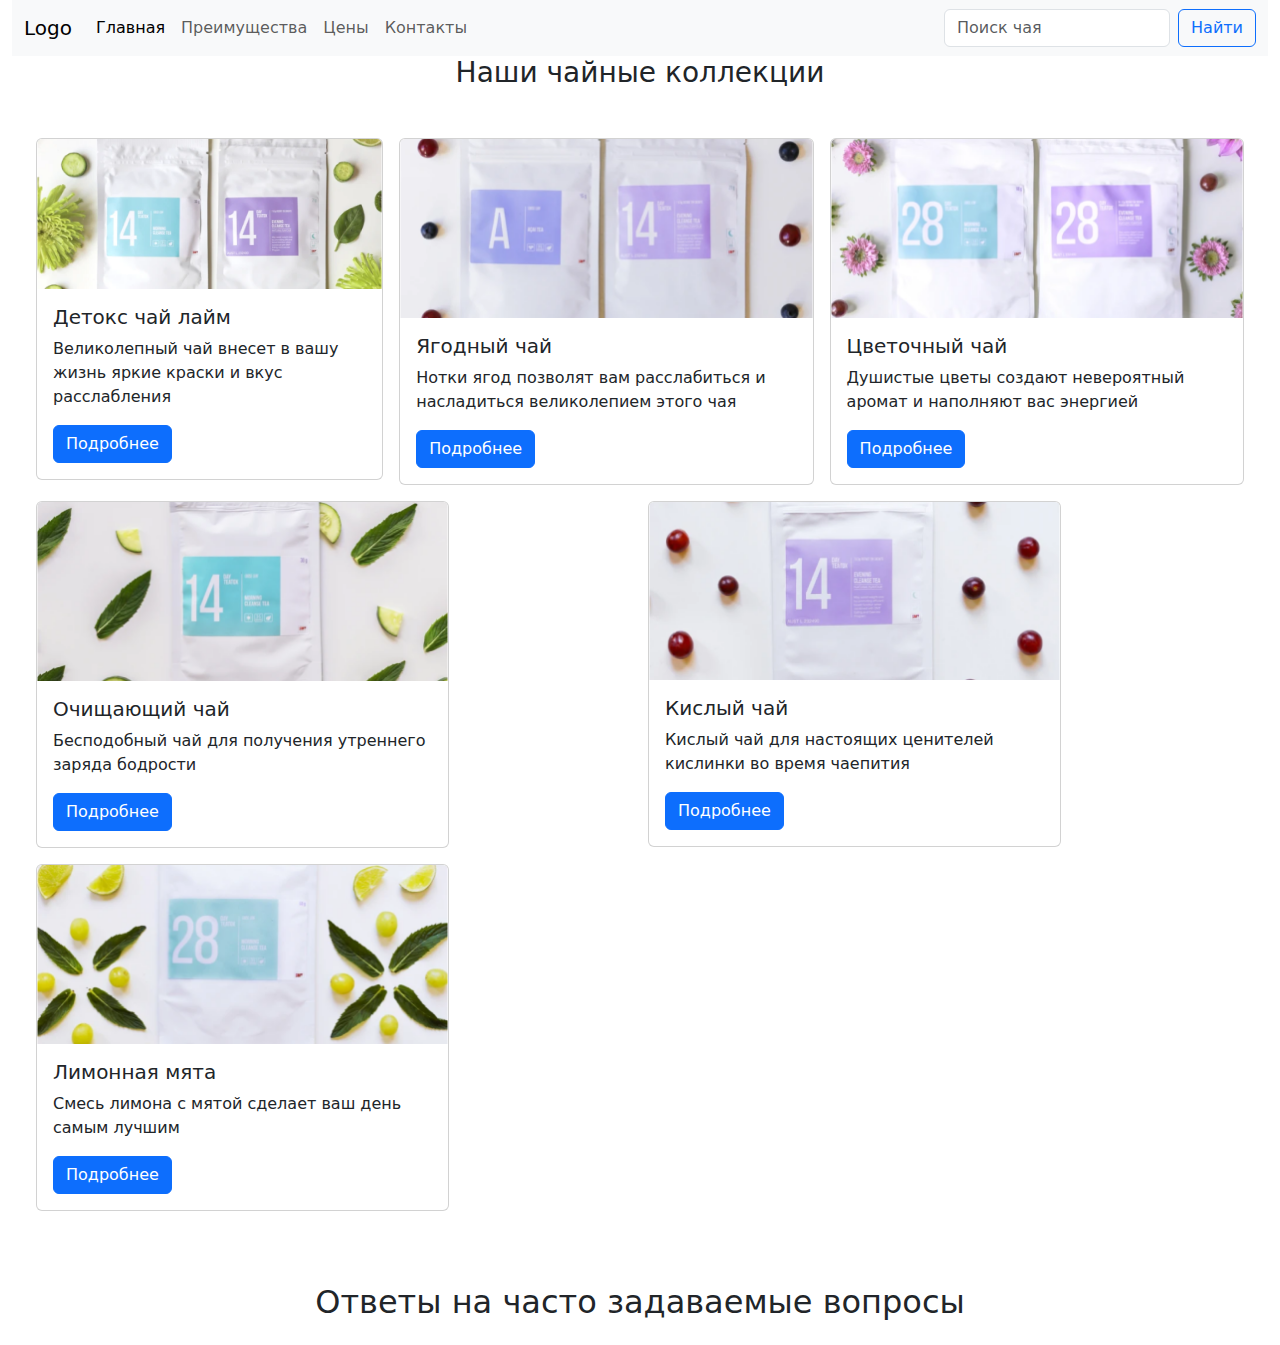
==== index.html @ aa1ed10e "init" ====
<!doctype html>
<html lang="en">
<head>
    <meta charset="UTF-8">
    <meta name="viewport"
          content="width=device-width, user-scalable=no, initial-scale=1.0, maximum-scale=1.0, minimum-scale=1.0">
    <meta http-equiv="X-UA-Compatible" content="ie=edge">
    <title>Document</title>
    <link rel="stylesheet" href="styles/bootstrap.min.css">
    <link rel="stylesheet" href="styles/style.css">
</head>
<body>
<div class="container-fluid">
    <nav class="navbar navbar-expand bg-body-tertiary">
        <div class="container-fluid">
            <a class="navbar-brand" href="#">Logo</a>
            <button class="navbar-toggler" type="button" data-bs-toggle="collapse"
                    data-bs-target="#navbarSupportedContent" aria-controls="navbarSupportedContent"
                    aria-expanded="false" aria-label="Toggle navigation">
                <span class="navbar-toggler-icon"></span>
            </button>
            <div class="collapse navbar-collapse" id="navbarSupportedContent">
                <ul class="navbar-nav me-auto mb-2 mb-lg-0">
                    <li class="nav-item">
                        <a class="nav-link active" aria-current="page" href="#">Главная</a>
                    </li>
                    <li class="nav-item">
                        <a class="nav-link" href="#">Преимущества</a>
                    </li>
                    <li class="nav-item">
                        <a class="nav-link" href="#">Цены</a>
                    </li>
                    <li class="nav-item">
                        <a class="nav-link" href="#">Контакты</a>
                    </li>
                </ul>
                <form class="d-flex" role="search">
                    <input class="form-control me-2" type="search" placeholder="Поиск чая" aria-label="Search">
                    <button class="btn btn-outline-primary" type="submit">Найти</button>
                </form>
            </div>
        </div>
    </nav>
    <div class="container-xxl ">


        <h3 class="text-center mb-5">Наши чайные коллекции</h3>
        <div class="container-xxl pb-4">
            <div class="row d-flex align-content-center justify-content-center g-3 mb-3">
                <div class="col">
                    <div class="card" style="max-width: 25.9rem;">
                        <img src="images/image1.png" class="card-img-top" alt="tea">
                        <div class="card-body">
                            <h5 class="card-title">Детокс чай лайм</h5>
                            <p class="card-text">Великолепный чай внесет в вашу жизнь яркие краски и вкус расслабления</p>
                            <a href="#" class="btn btn-primary stretched-link">Подробнее</a>
                        </div>
                    </div>
                </div>
                <div class="col">
                    <div class="card" style="width: 25.9rem;">
                        <img src="images/image2.png" class="card-img-top" alt="tea">
                        <div class="card-body">
                            <h5 class="card-title">Ягодный чай</h5>
                            <p class="card-text">Нотки ягод позволят вам расслабиться и насладиться великолепием этого чая</p>
                            <a href="#" class="btn btn-primary stretched-link">Подробнее</a>
                        </div>
                    </div>
                </div>
                <div class="col">
                    <div class="card" style="width: 25.9rem;">
                        <img src="images/image3.png" class="card-img-top" alt="tea">
                        <div class="card-body">
                            <h5 class="card-title">Цветочный чай</h5>
                            <p class="card-text">Душистые цветы создают невероятный аромат и наполняют вас энергией</p>
                            <a href="#" class="btn btn-primary stretched-link">Подробнее</a>
                        </div>
                    </div>
                </div>
            </div>
            <div class="row d-flex align-content-center justify-content-center g-3">
                <div class="col">
                    <div class="card" style="width: 25.8rem;">
                        <img src="images/image4.png" class="card-img-top" alt="tea">
                        <div class="card-body">
                            <h5 class="card-title">Очищающий чай</h5>
                            <p class="card-text">Бесподобный чай для получения утреннего заряда бодрости</p>
                            <a href="#" class="btn btn-primary stretched-link">Подробнее</a>
                        </div>
                    </div>
                </div>
                <div class="col">
                    <div class="card" style="width: 25.8rem;">
                        <img src="images/image5.png" class="card-img-top" alt="tea">
                        <div class="card-body">
                            <h5 class="card-title">Кислый чай</h5>
                            <p class="card-text">Кислый чай для настоящих ценителей кислинки во время чаепития</p>
                            <a href="#" class="btn btn-primary stretched-link">Подробнее</a>
                        </div>
                    </div>
                </div>
                <div class="col">
                    <div class="card" style="width: 25.8rem;">
                        <img src="images/image6.png" class="card-img-top" alt="tea">
                        <div class="card-body">
                            <h5 class="card-title">Лимонная мята</h5>
                            <p class="card-text">Смесь лимона с мятой сделает ваш день самым лучшим</p>
                            <a href="#" class="btn btn-primary stretched-link">Подробнее</a>
                        </div>
                    </div>
                </div>
            </div>
        </div>
        <h2 class="text-center mt-5 mb-4">Ответы на часто задаваемые вопросы</h2>
    </div>
</div>
<script src="scripts/jquery-3.7.1.min.js"></script>
<script src="scripts/jquery-ui.min.js"></script>
<script src="scripts/bootstrap.min.js"></script>
<script src="scripts/script.js"></script>
</body>
</html>
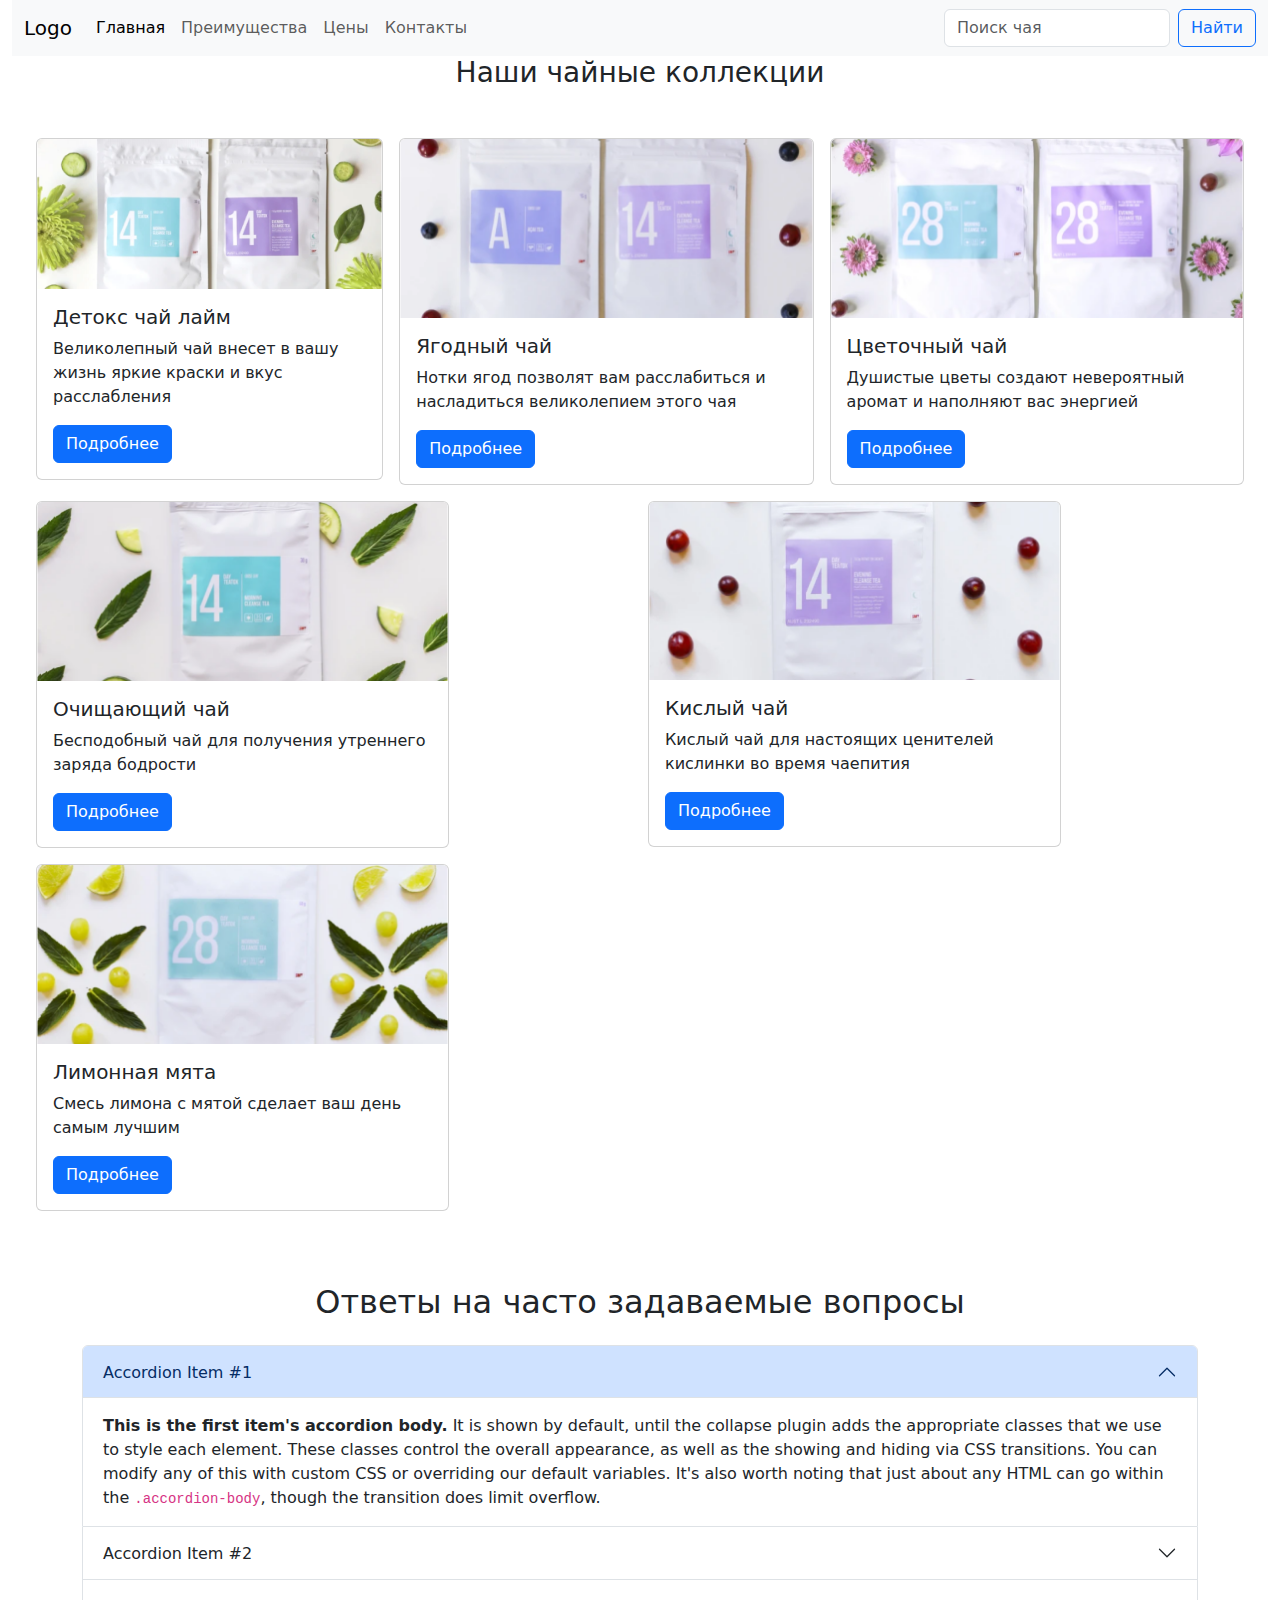
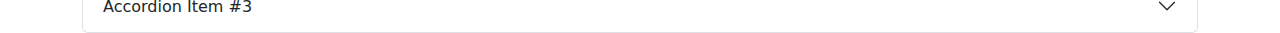
==== commit 521fdd36: "com1" ====
--- a/index.html
+++ b/index.html
@@ -112,6 +112,46 @@
             </div>
         </div>
         <h2 class="text-center mt-5 mb-4">Ответы на часто задаваемые вопросы</h2>
+        <div class="container-lg">
+            <div class="accordion" id="accordionPanelsStayOpenExample">
+                <div class="accordion-item">
+                    <h2 class="accordion-header">
+                        <button class="accordion-button" type="button" data-bs-toggle="collapse" data-bs-target="#panelsStayOpen-collapseOne" aria-expanded="true" aria-controls="panelsStayOpen-collapseOne">
+                            Accordion Item #1
+                        </button>
+                    </h2>
+                    <div id="panelsStayOpen-collapseOne" class="accordion-collapse collapse show">
+                        <div class="accordion-body">
+                            <strong>This is the first item's accordion body.</strong> It is shown by default, until the collapse plugin adds the appropriate classes that we use to style each element. These classes control the overall appearance, as well as the showing and hiding via CSS transitions. You can modify any of this with custom CSS or overriding our default variables. It's also worth noting that just about any HTML can go within the <code>.accordion-body</code>, though the transition does limit overflow.
+                        </div>
+                    </div>
+                </div>
+                <div class="accordion-item">
+                    <h2 class="accordion-header">
+                        <button class="accordion-button collapsed" type="button" data-bs-toggle="collapse" data-bs-target="#panelsStayOpen-collapseTwo" aria-expanded="false" aria-controls="panelsStayOpen-collapseTwo">
+                            Accordion Item #2
+                        </button>
+                    </h2>
+                    <div id="panelsStayOpen-collapseTwo" class="accordion-collapse collapse">
+                        <div class="accordion-body">
+                            <strong>This is the second item's accordion body.</strong> It is hidden by default, until the collapse plugin adds the appropriate classes that we use to style each element. These classes control the overall appearance, as well as the showing and hiding via CSS transitions. You can modify any of this with custom CSS or overriding our default variables. It's also worth noting that just about any HTML can go within the <code>.accordion-body</code>, though the transition does limit overflow.
+                        </div>
+                    </div>
+                </div>
+                <div class="accordion-item">
+                    <h2 class="accordion-header">
+                        <button class="accordion-button collapsed" type="button" data-bs-toggle="collapse" data-bs-target="#panelsStayOpen-collapseThree" aria-expanded="false" aria-controls="panelsStayOpen-collapseThree">
+                            Accordion Item #3
+                        </button>
+                    </h2>
+                    <div id="panelsStayOpen-collapseThree" class="accordion-collapse collapse">
+                        <div class="accordion-body">
+                            <strong>This is the third item's accordion body.</strong> It is hidden by default, until the collapse plugin adds the appropriate classes that we use to style each element. These classes control the overall appearance, as well as the showing and hiding via CSS transitions. You can modify any of this with custom CSS or overriding our default variables. It's also worth noting that just about any HTML can go within the <code>.accordion-body</code>, though the transition does limit overflow.
+                        </div>
+                    </div>
+                </div>
+            </div>
+        </div>
     </div>
 </div>
 <script src="scripts/jquery-3.7.1.min.js"></script>
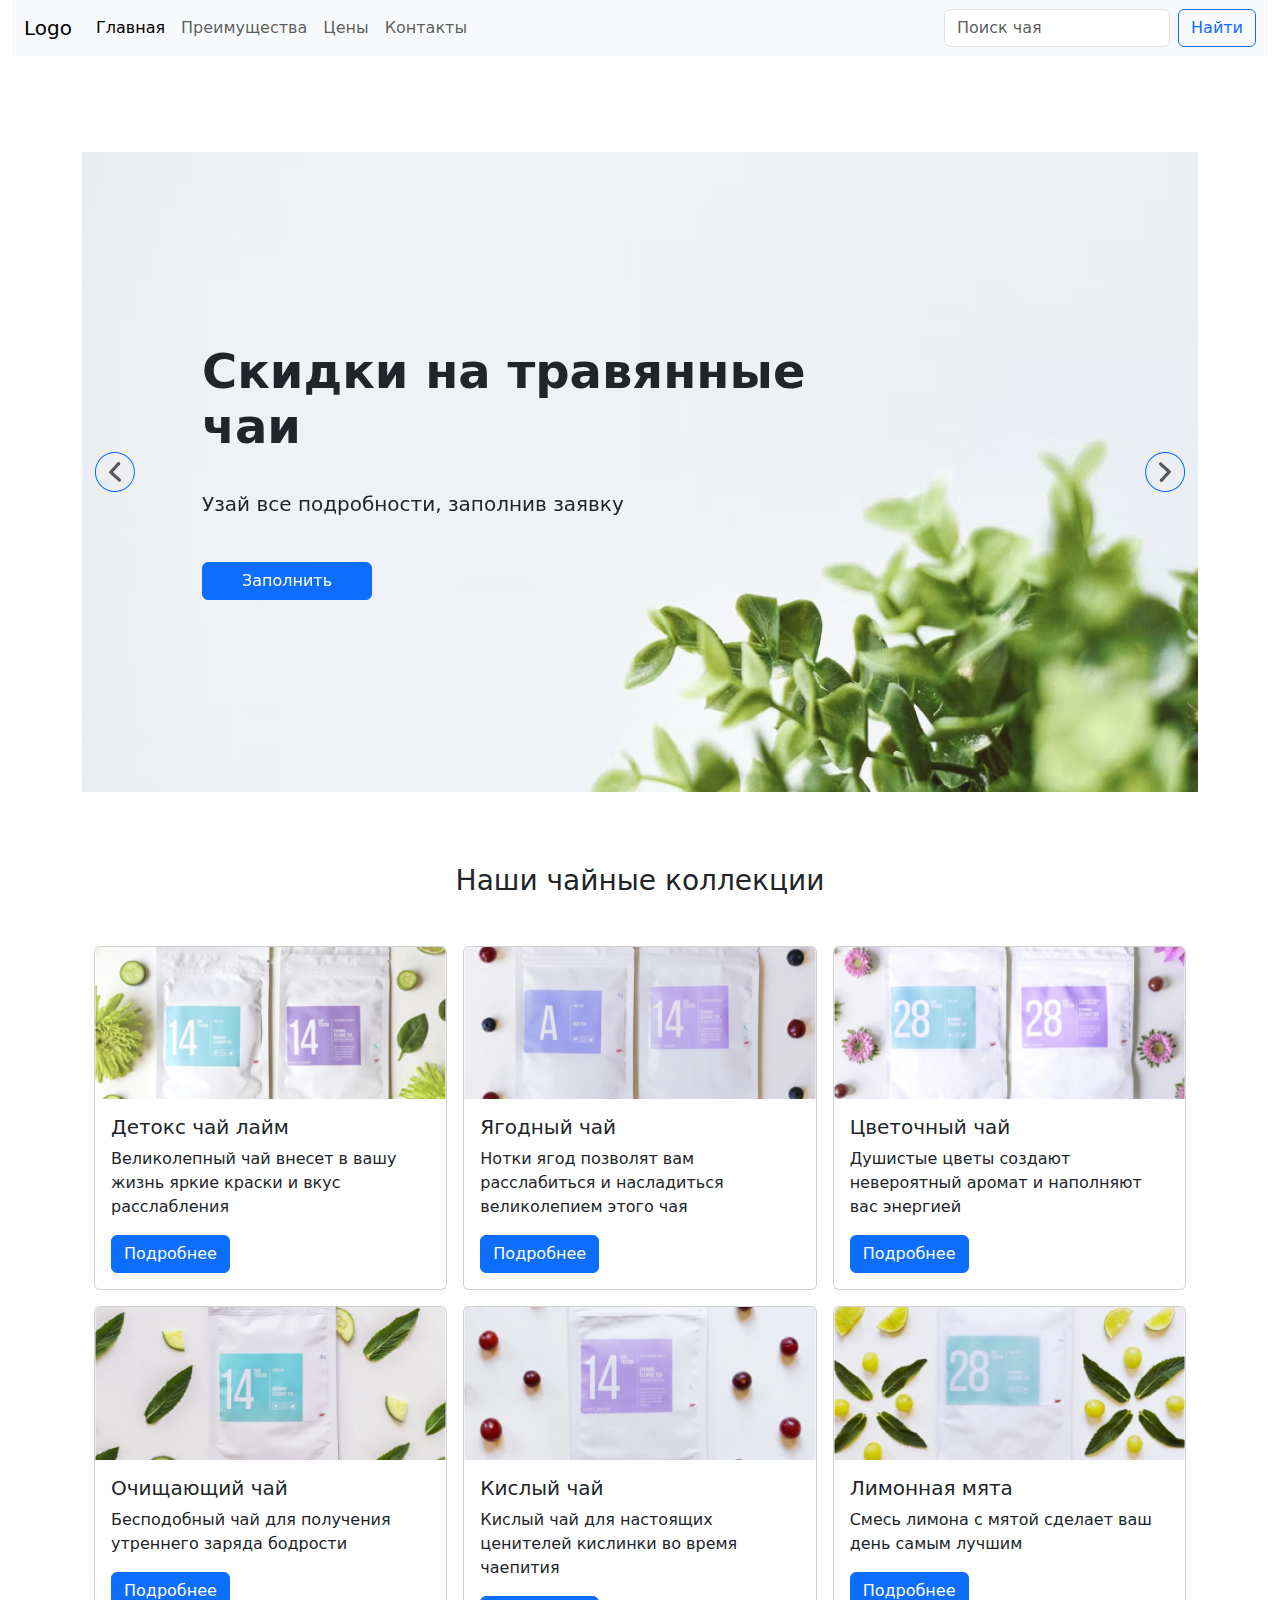
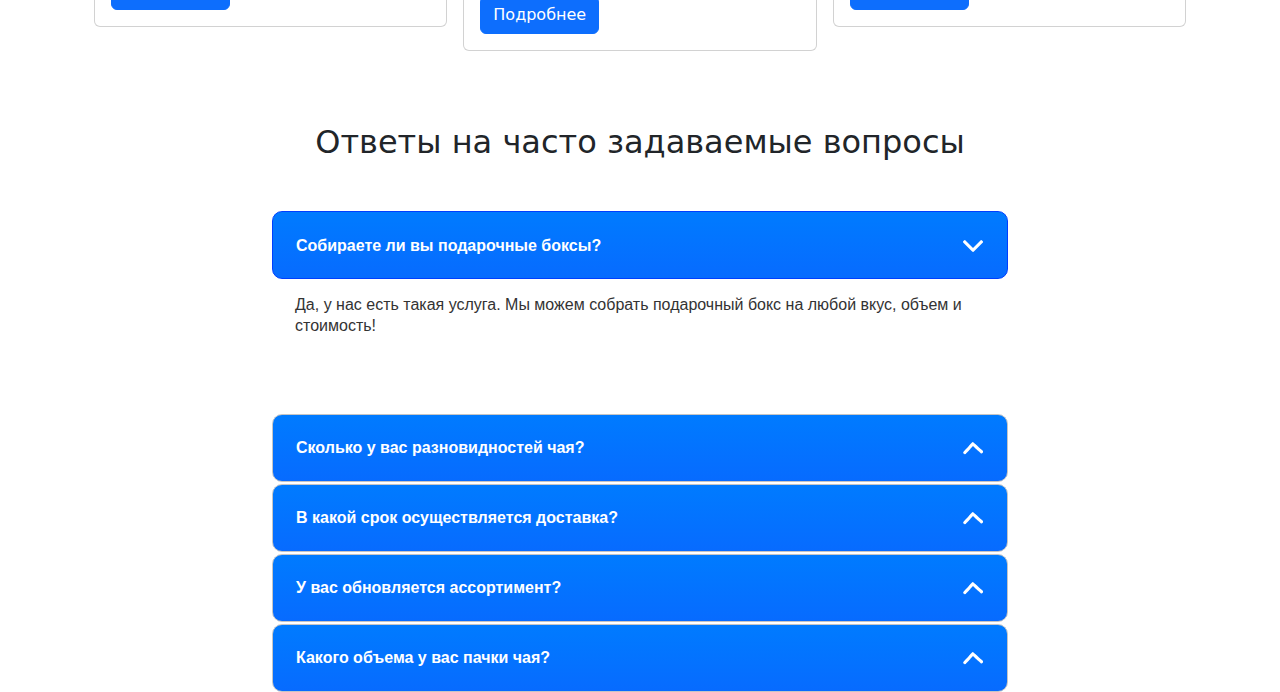
==== commit aa061040: "com3" ====
--- a/index.html
+++ b/index.html
@@ -1,28 +1,40 @@
-<!doctype html>
+<!DOCTYPE html>
 <html lang="en">
 <head>
-    <meta charset="UTF-8">
-    <meta name="viewport"
-          content="width=device-width, user-scalable=no, initial-scale=1.0, maximum-scale=1.0, minimum-scale=1.0">
-    <meta http-equiv="X-UA-Compatible" content="ie=edge">
+    <meta charset="UTF-8"/>
+    <meta
+            name="viewport"
+            content="width=device-width, user-scalable=no, initial-scale=1.0, maximum-scale=1.0, minimum-scale=1.0"/>
+    <meta http-equiv="X-UA-Compatible" content="ie=edge"/>
     <title>Document</title>
-    <link rel="stylesheet" href="styles/bootstrap.min.css">
-    <link rel="stylesheet" href="styles/style.css">
+    <link rel="stylesheet" href="styles/bootstrap.min.css"/>
+    <link rel="stylesheet" href="styles/jquery-ui.css">
+    <link rel="stylesheet" type="text/css" href="slick/slick.css"/>
+    <link rel="stylesheet" type="text/css" href="slick/slick-theme.css"/>
+    <link rel="stylesheet" href="styles/style.css"/>
 </head>
 <body>
-<div class="container-fluid">
-    <nav class="navbar navbar-expand bg-body-tertiary">
+<div class="container-fluid ">
+    <nav class="navbar navbar-expand bg-body-tertiary mb-5">
         <div class="container-fluid">
             <a class="navbar-brand" href="#">Logo</a>
-            <button class="navbar-toggler" type="button" data-bs-toggle="collapse"
-                    data-bs-target="#navbarSupportedContent" aria-controls="navbarSupportedContent"
-                    aria-expanded="false" aria-label="Toggle navigation">
+            <button
+                    class="navbar-toggler"
+                    type="button"
+                    data-bs-toggle="collapse"
+                    data-bs-target="#navbarSupportedContent"
+                    aria-controls="navbarSupportedContent"
+                    aria-expanded="false"
+                    aria-label="Toggle navigation"
+            >
                 <span class="navbar-toggler-icon"></span>
             </button>
             <div class="collapse navbar-collapse" id="navbarSupportedContent">
                 <ul class="navbar-nav me-auto mb-2 mb-lg-0">
                     <li class="nav-item">
-                        <a class="nav-link active" aria-current="page" href="#">Главная</a>
+                        <a class="nav-link active" aria-current="page" href="#"
+                        >Главная</a
+                        >
                     </li>
                     <li class="nav-item">
                         <a class="nav-link" href="#">Преимущества</a>
@@ -35,128 +47,211 @@
                     </li>
                 </ul>
                 <form class="d-flex" role="search">
-                    <input class="form-control me-2" type="search" placeholder="Поиск чая" aria-label="Search">
-                    <button class="btn btn-outline-primary" type="submit">Найти</button>
+                    <input
+                            class="form-control me-2"
+                            type="search"
+                            placeholder="Поиск чая"
+                            aria-label="Search"/>
+                    <button class="btn btn-outline-primary" type="submit">
+                        Найти
+                    </button>
                 </form>
             </div>
         </div>
     </nav>
-    <div class="container-xxl ">
-
-
-        <h3 class="text-center mb-5">Наши чайные коллекции</h3>
-        <div class="container-xxl pb-4">
-            <div class="row d-flex align-content-center justify-content-center g-3 mb-3">
-                <div class="col">
-                    <div class="card" style="max-width: 25.9rem;">
-                        <img src="images/image1.png" class="card-img-top" alt="tea">
+
+
+    <div class="container-sm">
+        <div class="slider pb-4 pt-5">
+            <div class="slider-item">
+                <img src="images/slider1.png" alt="slider-image">
+                <div class="slider-info fill">
+                    <h1 class="slider-title">Скидки на травянные чаи</h1>
+                    <p class="slider-text">Узай все подробности, заполнив заявку</p>
+                    <a href="#" class="btn btn-primary slider-button">Заполнить</a>
+                </div>
+            </div>
+            <div class="slider-item slider-two">
+                <img src="images/slider2.png" alt="slider-image" class="slider-image">
+                <div class="slider-image background"></div>
+
+                <div class="slider-info order">
+                    <h1 class="slider-title">Закажи три пачки чая и получи подарок</h1>
+                    <a href="#" class="btn btn-primary slider-button">Заказать</a>
+                </div>
+            </div>
+            <div class="slider-item slider-three">
+                <img src="images/slider3.png" alt="slider-image">
+                <div class="slider-info order three">
+                    <h1 class="slider-title">Попробуй нашу новинку — ягодный чай</h1>
+                    <a href="#" class="btn btn-primary slider-button">Заказать</a>
+                </div>
+            </div>
+        </div>
+        <h3 class="text-center mb-5 mt-5">Наши чайные коллекции</h3>
+        <div class="container-sm pb-4">
+            <div
+                    class="row d-flex align-content-center justify-content-center g-3 mb-3">
+                <div class="col-4">
+                    <div class="card" style="max-width: 26rem; min-width: 18rem">
+                        <img src="images/image1.png" class="card-img-top" alt="tea"/>
                         <div class="card-body">
                             <h5 class="card-title">Детокс чай лайм</h5>
-                            <p class="card-text">Великолепный чай внесет в вашу жизнь яркие краски и вкус расслабления</p>
-                            <a href="#" class="btn btn-primary stretched-link">Подробнее</a>
-                        </div>
-                    </div>
-                </div>
-                <div class="col">
-                    <div class="card" style="width: 25.9rem;">
-                        <img src="images/image2.png" class="card-img-top" alt="tea">
+                            <p class="card-text">
+                                Великолепный чай внесет в вашу жизнь яркие краски и вкус
+                                расслабления
+                            </p>
+                            <a href="#" class="btn btn-primary stretched-link">Подробнее</a>
+                        </div>
+                    </div>
+                </div>
+                <div class="col-4">
+                    <div class="card" style="max-width: 26rem; min-width: 18rem">
+                        <img src="images/image2.png" class="card-img-top" alt="tea"/>
                         <div class="card-body">
                             <h5 class="card-title">Ягодный чай</h5>
-                            <p class="card-text">Нотки ягод позволят вам расслабиться и насладиться великолепием этого чая</p>
-                            <a href="#" class="btn btn-primary stretched-link">Подробнее</a>
-                        </div>
-                    </div>
-                </div>
-                <div class="col">
-                    <div class="card" style="width: 25.9rem;">
-                        <img src="images/image3.png" class="card-img-top" alt="tea">
+                            <p class="card-text">
+                                Нотки ягод позволят вам расслабиться и насладиться
+                                великолепием этого чая
+                            </p>
+                            <a href="#" class="btn btn-primary stretched-link">Подробнее</a>
+                        </div>
+                    </div>
+                </div>
+                <div class="col-4">
+                    <div class="card" style="max-width: 26rem; min-width: 18rem">
+                        <img src="images/image3.png" class="card-img-top" alt="tea"/>
                         <div class="card-body">
                             <h5 class="card-title">Цветочный чай</h5>
-                            <p class="card-text">Душистые цветы создают невероятный аромат и наполняют вас энергией</p>
-                            <a href="#" class="btn btn-primary stretched-link">Подробнее</a>
-                        </div>
-                    </div>
-                </div>
-            </div>
-            <div class="row d-flex align-content-center justify-content-center g-3">
-                <div class="col">
-                    <div class="card" style="width: 25.8rem;">
-                        <img src="images/image4.png" class="card-img-top" alt="tea">
+                            <p class="card-text">
+                                Душистые цветы создают невероятный аромат и наполняют вас
+                                энергией
+                            </p>
+                            <a href="#" class="btn btn-primary stretched-link">Подробнее</a>
+                        </div>
+                    </div>
+                </div>
+            </div>
+            <div
+                    class="row d-flex align-content-center justify-content-center g-3">
+                <div class="col-4">
+                    <div class="card" style="max-width: 26rem; min-width: 16rem">
+                        <img src="images/image4.png" class="card-img-top" alt="tea"/>
                         <div class="card-body">
                             <h5 class="card-title">Очищающий чай</h5>
-                            <p class="card-text">Бесподобный чай для получения утреннего заряда бодрости</p>
-                            <a href="#" class="btn btn-primary stretched-link">Подробнее</a>
-                        </div>
-                    </div>
-                </div>
-                <div class="col">
-                    <div class="card" style="width: 25.8rem;">
-                        <img src="images/image5.png" class="card-img-top" alt="tea">
+                            <p class="card-text">
+                                Бесподобный чай для получения утреннего заряда бодрости
+                            </p>
+                            <a href="#" class="btn btn-primary stretched-link">Подробнее</a>
+                        </div>
+                    </div>
+                </div>
+                <div class="col-4">
+                    <div class="card" style="max-width: 26rem; min-width: 18rem">
+                        <img src="images/image5.png" class="card-img-top" alt="tea"/>
                         <div class="card-body">
                             <h5 class="card-title">Кислый чай</h5>
-                            <p class="card-text">Кислый чай для настоящих ценителей кислинки во время чаепития</p>
-                            <a href="#" class="btn btn-primary stretched-link">Подробнее</a>
-                        </div>
-                    </div>
-                </div>
-                <div class="col">
-                    <div class="card" style="width: 25.8rem;">
-                        <img src="images/image6.png" class="card-img-top" alt="tea">
+                            <p class="card-text">
+                                Кислый чай для настоящих ценителей кислинки во время
+                                чаепития
+                            </p>
+                            <a href="#" class="btn btn-primary stretched-link">Подробнее</a>
+                        </div>
+                    </div>
+                </div>
+                <div class="col-4">
+                    <div class="card" style="max-width: 26rem; min-width: 18rem">
+                        <img src="images/image6.png" class="card-img-top" alt="tea"/>
                         <div class="card-body">
                             <h5 class="card-title">Лимонная мята</h5>
-                            <p class="card-text">Смесь лимона с мятой сделает ваш день самым лучшим</p>
-                            <a href="#" class="btn btn-primary stretched-link">Подробнее</a>
-                        </div>
-                    </div>
-                </div>
-            </div>
-        </div>
-        <h2 class="text-center mt-5 mb-4">Ответы на часто задаваемые вопросы</h2>
-        <div class="container-lg">
-            <div class="accordion" id="accordionPanelsStayOpenExample">
-                <div class="accordion-item">
-                    <h2 class="accordion-header">
-                        <button class="accordion-button" type="button" data-bs-toggle="collapse" data-bs-target="#panelsStayOpen-collapseOne" aria-expanded="true" aria-controls="panelsStayOpen-collapseOne">
-                            Accordion Item #1
-                        </button>
-                    </h2>
-                    <div id="panelsStayOpen-collapseOne" class="accordion-collapse collapse show">
-                        <div class="accordion-body">
-                            <strong>This is the first item's accordion body.</strong> It is shown by default, until the collapse plugin adds the appropriate classes that we use to style each element. These classes control the overall appearance, as well as the showing and hiding via CSS transitions. You can modify any of this with custom CSS or overriding our default variables. It's also worth noting that just about any HTML can go within the <code>.accordion-body</code>, though the transition does limit overflow.
-                        </div>
-                    </div>
-                </div>
-                <div class="accordion-item">
-                    <h2 class="accordion-header">
-                        <button class="accordion-button collapsed" type="button" data-bs-toggle="collapse" data-bs-target="#panelsStayOpen-collapseTwo" aria-expanded="false" aria-controls="panelsStayOpen-collapseTwo">
-                            Accordion Item #2
-                        </button>
-                    </h2>
-                    <div id="panelsStayOpen-collapseTwo" class="accordion-collapse collapse">
-                        <div class="accordion-body">
-                            <strong>This is the second item's accordion body.</strong> It is hidden by default, until the collapse plugin adds the appropriate classes that we use to style each element. These classes control the overall appearance, as well as the showing and hiding via CSS transitions. You can modify any of this with custom CSS or overriding our default variables. It's also worth noting that just about any HTML can go within the <code>.accordion-body</code>, though the transition does limit overflow.
-                        </div>
-                    </div>
-                </div>
-                <div class="accordion-item">
-                    <h2 class="accordion-header">
-                        <button class="accordion-button collapsed" type="button" data-bs-toggle="collapse" data-bs-target="#panelsStayOpen-collapseThree" aria-expanded="false" aria-controls="panelsStayOpen-collapseThree">
-                            Accordion Item #3
-                        </button>
-                    </h2>
-                    <div id="panelsStayOpen-collapseThree" class="accordion-collapse collapse">
-                        <div class="accordion-body">
-                            <strong>This is the third item's accordion body.</strong> It is hidden by default, until the collapse plugin adds the appropriate classes that we use to style each element. These classes control the overall appearance, as well as the showing and hiding via CSS transitions. You can modify any of this with custom CSS or overriding our default variables. It's also worth noting that just about any HTML can go within the <code>.accordion-body</code>, though the transition does limit overflow.
-                        </div>
-                    </div>
-                </div>
-            </div>
+                            <p class="card-text">
+                                Смесь лимона с мятой сделает ваш день самым лучшим
+                            </p>
+                            <a href="#" class="btn btn-primary stretched-link">Подробнее</a>
+                        </div>
+                    </div>
+                </div>
+            </div>
+        </div>
+        <h2 class="text-center mt-5 mb-5">
+            Ответы на часто задаваемые вопросы
+        </h2>
+        <div class="row">
+            <div class="col-1 col-lg-2"></div>
+            <div class="col-10 col-lg-8">
+                <div id="accordion">
+                    <h3 class="select-accord">Собираете ли вы подарочные боксы?
+                        <div class="select-icon">
+                            <img src="images/nextDown.png">
+                        </div>
+                    </h3>
+                    <div>
+                        <p>
+                            Да, у нас есть такая услуга. Мы можем собрать подарочный бокс на любой вкус, объем и
+                            стоимость!
+                        </p>
+                    </div>
+                    <h3 class="select-accord">Сколько у вас разновидностей чая?
+                        <div class="select-icon">
+                            <img src="images/nextUp.png">
+                        </div>
+                    </h3>
+                    <div>
+                        <p>
+                            У нас более 50 уникальных разновидностей чая! 🌟
+                            Каждый из них был тщательно отобран, чтобы предложить вам неповторимый вкус и аромат. Мы
+                            предлагаем как классические черные и зеленые чаи, так и редкие сорта, такие как улун, белый
+                            чай и травяные смеси.
+                        </p>
+                    </div>
+                    <h3 class="select-accord">В какой срок осуществляется доставка?
+                        <div class="select-icon">
+                            <img src="images/nextUp.png">
+                        </div>
+                    </h3>
+                    <div>
+                        <p>
+                            Сроки доставки зависят от региона и способа доставки. В среднем, доставка чая может занимать
+                            от 4 дней до 2 недель, в зависимости от удаленности вашего региона от места отправления.
+                    </div>
+                    <h3 class="select-accord">У вас обновляется ассортимент?
+                        <div class="select-icon">
+                            <img src="images/nextUp.png">
+                        </div>
+                    </h3>
+                    <div>
+                        <p>
+                            Да, у нас регулярно обновляется ассортимент! 🌟
+                            Мы стремимся предложить нашим клиентам только самые свежие и интересные сорта чая. Каждый
+                            месяц наши эксперты по чаю исследуют новые купажи и редкие сорта, чтобы добавить их в нашу
+                            коллекцию.
+                        </p>
+
+                    </div>
+                    <h3 class="select-accord">Какого объема у вас пачки чая?
+                        <div class="select-icon">
+                            <img src="images/nextUp.png">
+                        </div>
+                    </h3>
+                    <div>
+                        <p>
+                            Мы предлагаем чай в пачках различного объема, чтобы удовлетворить потребности каждого
+                            покупателя! 🌟
+                        </p>
+                    </div>
+                </div>
+
+            </div>
+            <div class="col-1 col-lg-2"></div>
         </div>
     </div>
 </div>
+
 <script src="scripts/jquery-3.7.1.min.js"></script>
 <script src="scripts/jquery-ui.min.js"></script>
+<script src="scripts/jquery-migrate-1.2.1.min.js"></script>
 <script src="scripts/bootstrap.min.js"></script>
+<script src="slick/slick.min.js"></script>
 <script src="scripts/script.js"></script>
 </body>
-</html>+</html>
--- a/styles/style.css
+++ b/styles/style.css
@@ -0,0 +1,109 @@
+*{
+    margin: 0;
+    padding: 0;
+}
+.slider-item{
+    position: relative;
+    z-index: -1;
+}
+
+.slider-info{
+    position: absolute;
+    display: flex;
+    flex-direction: column;
+    align-items: flex-start;
+    justify-content: space-between;
+    box-sizing: border-box;
+
+
+}
+.slider-info.fill{
+    max-width: 645px;
+    height: 256px;
+    top: 192px;
+    left: 120px;
+
+}
+.slider-title{
+    font-size: 48px;
+    font-weight: 700;
+    line-height: 55.2px;
+}
+.slider-text{
+    font-size: 20px;
+    line-height: 23px;
+
+}
+.slider-button{
+    width: 170px;
+}
+
+.slider-info.order{
+    top: 208px;
+    left: 122px;
+    max-width: 525px;
+    height: 224px;
+}
+.slider1-img{
+    position: relative;
+    z-index: -1;
+}
+
+.slider-image{
+    position: absolute;
+    top: 70px;
+    right: 120px;
+    z-index: 15;
+}
+.slider-image.background{
+    background: #EFD585;
+    transform: rotate(10.67deg);
+    width: 418px;
+    height: 500px;
+    z-index: 10;
+}
+.slider-image.slider-two{
+    background: #F8F9FA;
+    z-index: 5;
+
+}
+.slider-info.three{
+    max-width: 594px;
+}
+.slick-prev{
+    /*color: transparent;*/
+    /*position: absolute;*/
+    /*height: 40px;*/
+    /*width: 41px;*/
+    /*background-size: cover;*/
+    /*border: none;*/
+    left: 12px;
+}
+.slick-next{
+    right: 12px;
+}
+.slick-prev.slick-arrow{
+    background-size: cover;
+    background-image: url("../images/arrowLeft.png");
+    z-index: 500;
+    color: transparent;
+
+    height: 40px;
+    width: 41px;
+    border: none
+}
+.slick-prev.slick-arrow::before{
+    display: none;
+}
+.slick-next{
+    background-size: cover;
+    z-index: 500;
+    color: transparent;
+    height: 40px;
+    width: 41px;
+    border: none;
+
+}
+.slick-next.slick-arrow::before{
+    display: none;
+}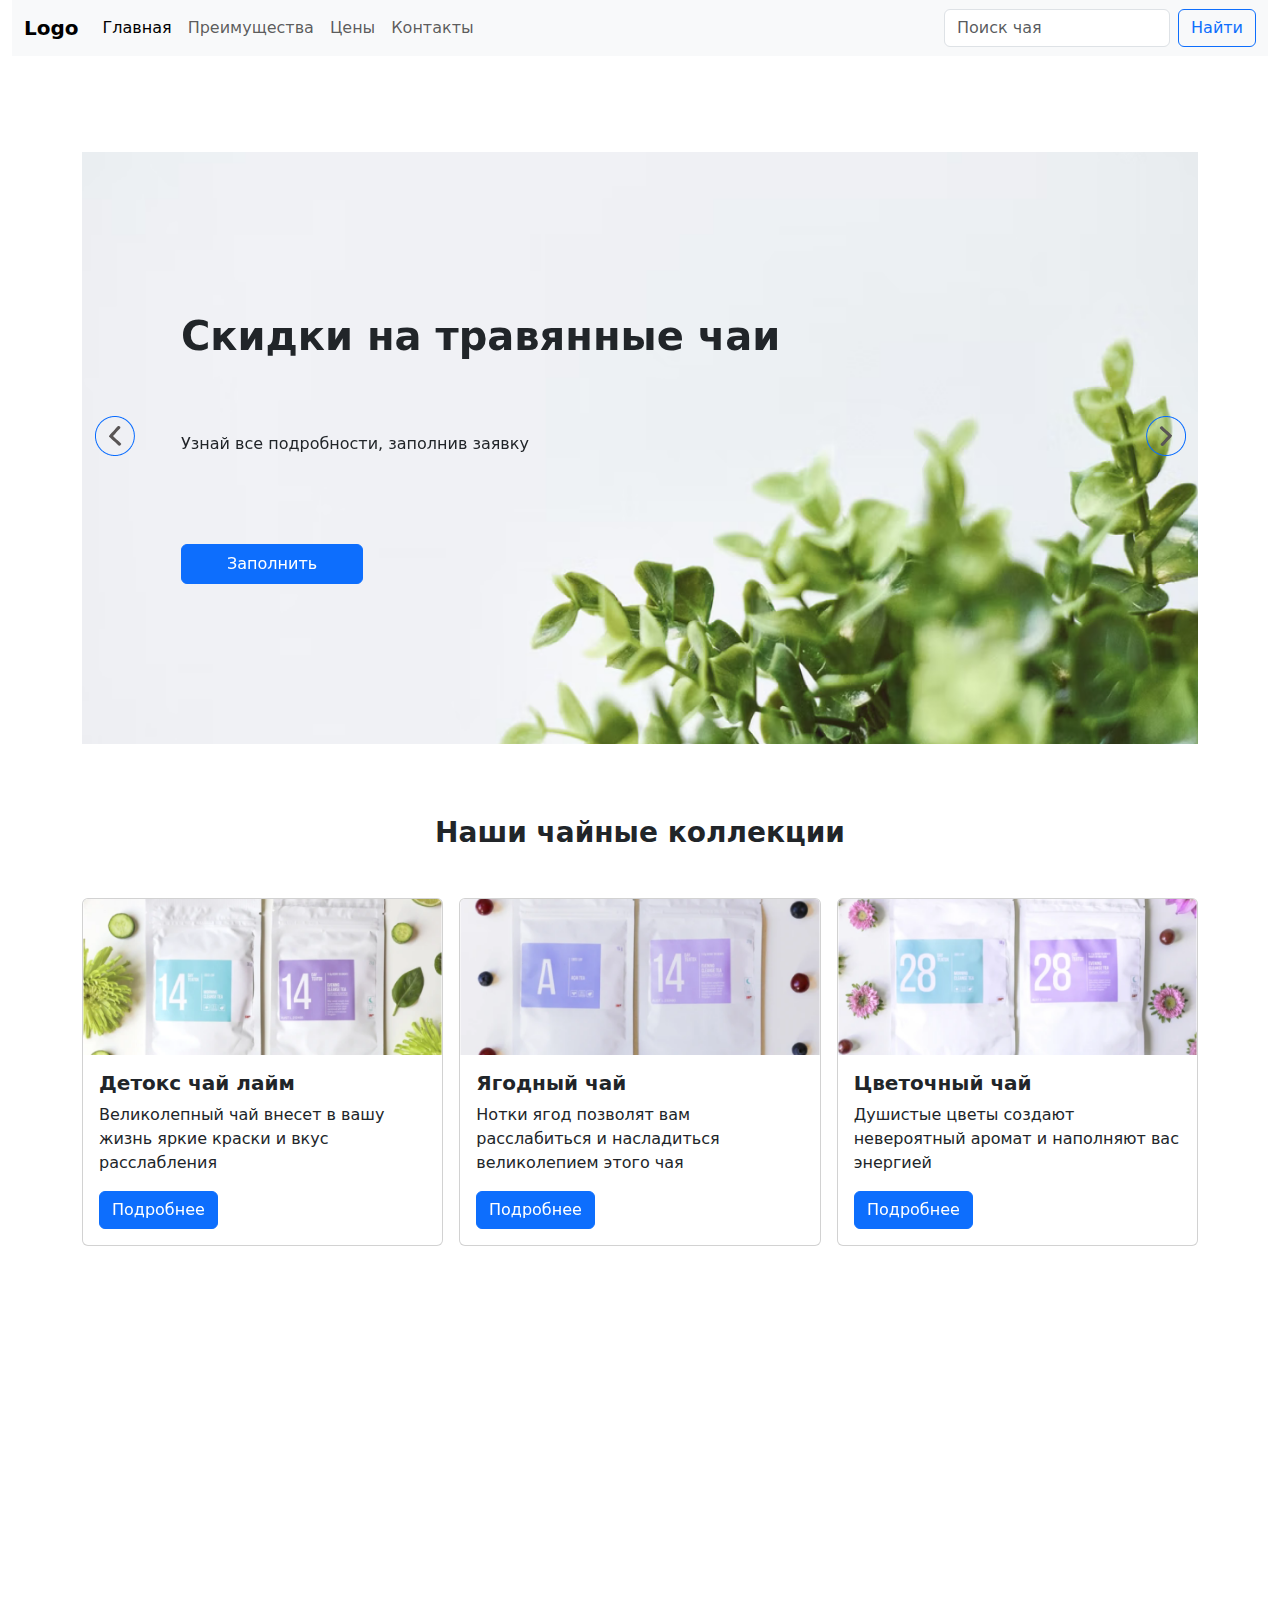
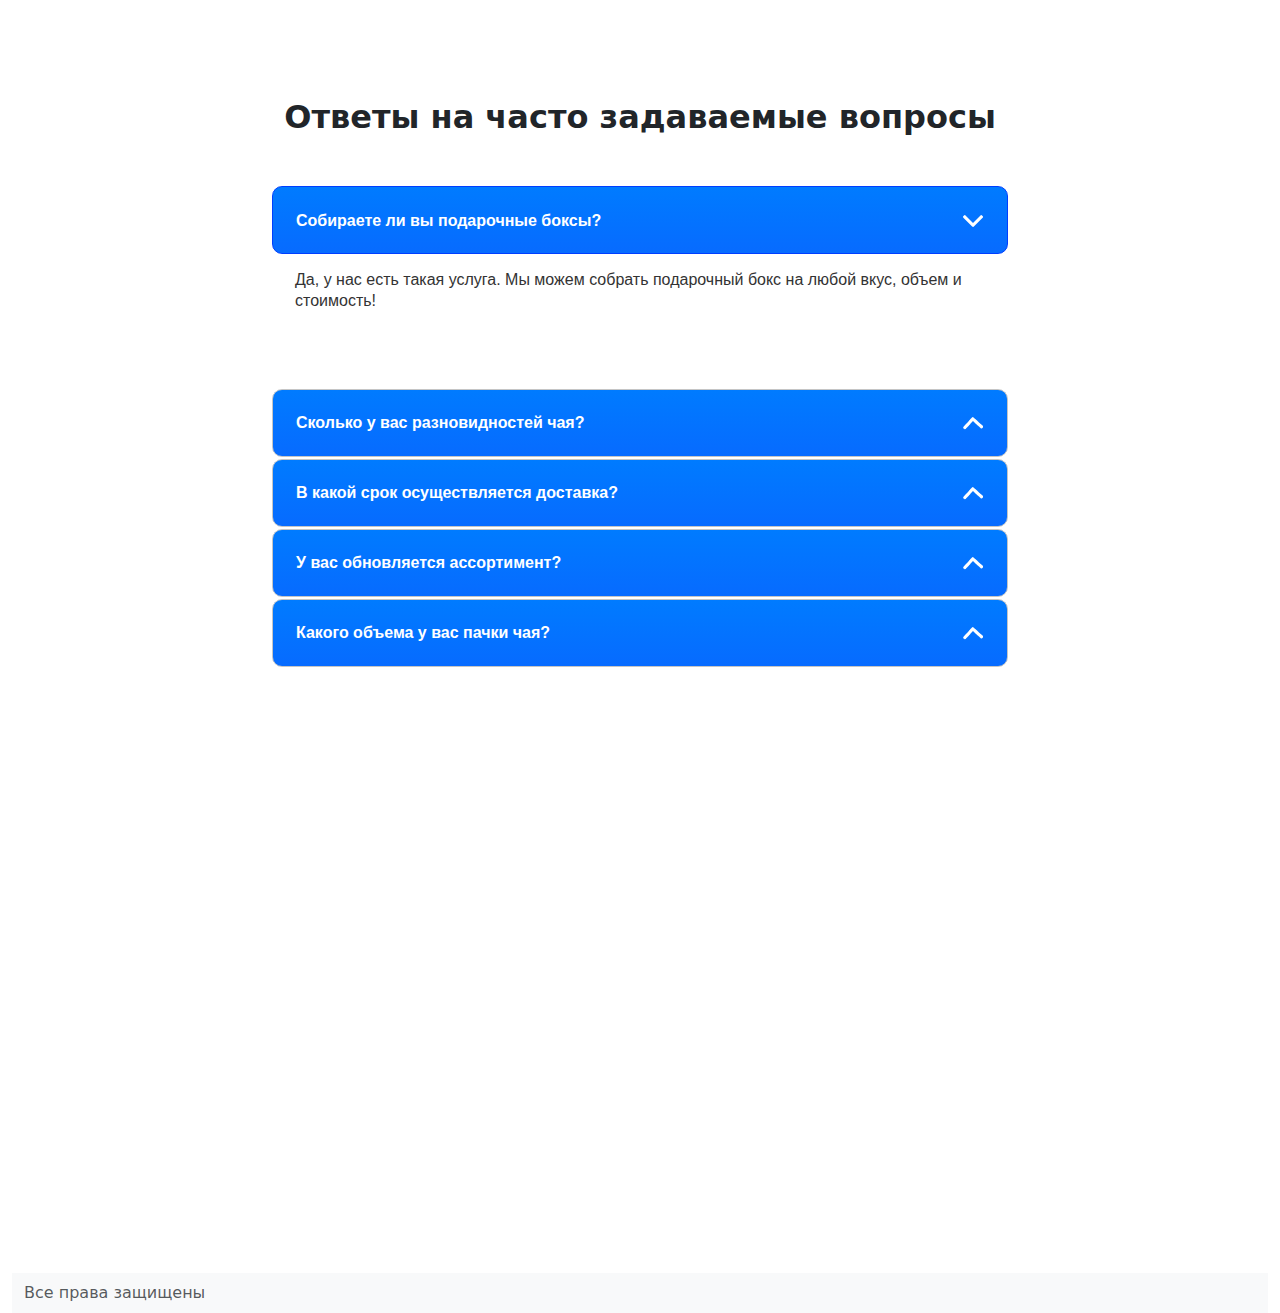
==== commit 48bec86c: "last commit" ====
--- a/index.html
+++ b/index.html
@@ -11,13 +11,66 @@
     <link rel="stylesheet" href="styles/jquery-ui.css">
     <link rel="stylesheet" type="text/css" href="slick/slick.css"/>
     <link rel="stylesheet" type="text/css" href="slick/slick-theme.css"/>
+    <link rel="stylesheet" href="styles/animate.min.css">
+    <link rel="stylesheet" href="styles/hover-min.css">
+    <link rel="stylesheet" href="styles/magnific-popup.css">
     <link rel="stylesheet" href="styles/style.css"/>
+    <link rel="stylesheet" href="styles/adaptive.css">
 </head>
 <body>
 <div class="container-fluid ">
-    <nav class="navbar navbar-expand bg-body-tertiary mb-5">
+    <nav class="navbar bg-body-tertiary  mb-5" id="offCanvas">
         <div class="container-fluid">
-            <a class="navbar-brand" href="#">Logo</a>
+            <a class="navbar-brand fw-bold" href="#">Logo</a>
+            <button
+                    class="navbar-toggler"
+                    type="button"
+                    data-bs-toggle="offcanvas"
+                    data-bs-target="#offcanvasNavbar"
+                    aria-controls="offcanvasNavbar"
+            >
+                <span class="navbar-toggler-icon"></span>
+            </button>
+
+            <div class="offcanvas offcanvas-end" tabindex="-1" id="offcanvasNavbar"
+                 aria-labelledby="offcanvasNavbarLabel">
+                <div class="offcanvas-header">
+                    <h5 class="offcanvas-title" id="offcanvasNavbarLabel">Навигация</h5>
+                    <button type="button" class="btn-close" data-bs-dismiss="offcanvas" aria-label="Закрыть"></button>
+                </div>
+                <div class="offcanvas-body">
+                    <ul class="navbar-nav justify-content-end flex-grow-1 pe-3">
+                        <li class="nav-item">
+                            <a class="nav-link active" aria-current="page" href="#">Главная</a>
+                        </li>
+                        <li class="nav-item">
+                            <a class="nav-link" href="#">Преимущества</a>
+                        </li>
+                        <li class="nav-item">
+                            <a class="nav-link" href="#">Цены</a>
+                        </li>
+                        <li class="nav-item">
+                            <a class="nav-link" href="#">Контакты</a>
+                        </li>
+                    </ul>
+                    <form class="d-flex" role="search">
+                        <input
+                                class="form-control me-2"
+                                type="search"
+                                placeholder="Поиск чая"
+                                aria-label="Search"
+                        />
+                        <button class="btn btn-outline-primary" type="submit">
+                            Найти
+                        </button>
+                    </form>
+                </div>
+            </div>
+        </div>
+    </nav>
+    <nav class="navbar navbar-expand bg-body-tertiary mb-5" id="navbar-standart">
+        <div class="container-fluid">
+            <a class="navbar-brand fw-bold" href="#">Logo</a>
             <button
                     class="navbar-toggler"
                     type="button"
@@ -52,7 +105,7 @@
                             type="search"
                             placeholder="Поиск чая"
                             aria-label="Search"/>
-                    <button class="btn btn-outline-primary" type="submit">
+                    <button class="btn btn-outline-primary  " type="submit">
                         Найти
                     </button>
                 </form>
@@ -62,196 +115,285 @@
 
 
     <div class="container-sm">
-        <div class="slider pb-4 pt-5">
-            <div class="slider-item">
-                <img src="images/slider1.png" alt="slider-image">
-                <div class="slider-info fill">
-                    <h1 class="slider-title">Скидки на травянные чаи</h1>
-                    <p class="slider-text">Узай все подробности, заполнив заявку</p>
-                    <a href="#" class="btn btn-primary slider-button">Заполнить</a>
-                </div>
-            </div>
-            <div class="slider-item slider-two">
-                <img src="images/slider2.png" alt="slider-image" class="slider-image">
-                <div class="slider-image background"></div>
-
-                <div class="slider-info order">
-                    <h1 class="slider-title">Закажи три пачки чая и получи подарок</h1>
-                    <a href="#" class="btn btn-primary slider-button">Заказать</a>
-                </div>
-            </div>
-            <div class="slider-item slider-three">
-                <img src="images/slider3.png" alt="slider-image">
-                <div class="slider-info order three">
-                    <h1 class="slider-title">Попробуй нашу новинку — ягодный чай</h1>
-                    <a href="#" class="btn btn-primary slider-button">Заказать</a>
-                </div>
-            </div>
-        </div>
-        <h3 class="text-center mb-5 mt-5">Наши чайные коллекции</h3>
-        <div class="container-sm pb-4">
-            <div
-                    class="row d-flex align-content-center justify-content-center g-3 mb-3">
-                <div class="col-4">
-                    <div class="card" style="max-width: 26rem; min-width: 18rem">
-                        <img src="images/image1.png" class="card-img-top" alt="tea"/>
+        <div class="slider pb-4 pt-5 ">
+
+            <div class="row slide1 wow animate__backInDown">
+                <div class="col-md-1 col-2"></div>
+                <div class="col-9 wow animate__rotateIn p-xl-3 p-md-1">
+                    <div class=" bg-transparent border-0 mb-2 mt-2 pt-md-5 pb-md-5 mt-md-5 mb-md-5">
                         <div class="card-body">
-                            <h5 class="card-title">Детокс чай лайм</h5>
-                            <p class="card-text">
-                                Великолепный чай внесет в вашу жизнь яркие краски и вкус
-                                расслабления
+                            <h1 class="card-title fw-bold w-100 mb-xl-5 mt-xl-5">Скидки на травянные чаи</h1>
+                            <p class="card-text pt-4 pb-4 fs-xl-18">
+                                Узнай все подробности, заполнив заявку
                             </p>
-                            <a href="#" class="btn btn-primary stretched-link">Подробнее</a>
+                            <a href="#" class="btn btn-primary stretched-link mt-xl-5 mb-xl-5 hvr-float-shadow"  style=" --bs-btn-padding-x: 45px;  --bs-btn-padding-y: 7px;">Заполнить</a>
                         </div>
                     </div>
                 </div>
-                <div class="col-4">
-                    <div class="card" style="max-width: 26rem; min-width: 18rem">
-                        <img src="images/image2.png" class="card-img-top" alt="tea"/>
+            </div>
+
+            <div class="row slide2 wow animate__backInLeft">
+                <div class="col-md-1 col-2"></div>
+                <div class="col-4 col-md-6 col-xxl-5">
+                    <div class="bg-transparent border-0 mb-2 mt-2 pt-md-5 pb-md-5 mt-md-5 mb-md-5">
                         <div class="card-body">
-                            <h5 class="card-title">Ягодный чай</h5>
-                            <p class="card-text">
-                                Нотки ягод позволят вам расслабиться и насладиться
-                                великолепием этого чая
-                            </p>
-                            <a href="#" class="btn btn-primary stretched-link">Подробнее</a>
+                            <h1 class="card-title fw-bold w-100 pb-2 pb-md-5 fs-32 fs-lg-48">Закажи три пачки чая и
+                                получи подарок</h1>
+                            <a href="#" class="btn btn-primary stretched-link mt-2 mt-xl-5 hvr-float-shadow"  style=" --bs-btn-padding-x: 51px;  --bs-btn-padding-y: 7px;">Заказать</a>
                         </div>
                     </div>
                 </div>
-                <div class="col-4">
-                    <div class="card" style="max-width: 26rem; min-width: 18rem">
-                        <img src="images/image3.png" class="card-img-top" alt="tea"/>
+                <div class="col-4 col-xxl-5 p-xl-5 p-md-1">
+                        <img src="images/slider2v3.png" alt="slide " class="w-100">
+                </div>
+            </div>
+
+            <div class="row slide3 wow animate__backInRight" >
+                <div class="col-md-1 col-2"></div>
+                <div class="col-xl-6 col-7 p-1 p-sm-3 p-md-5 mt-xxl-5 mb-xxl-5">
+                    <div class="bg-transparent border-0 mt-3 mb-2 mb-sm-4 mb-xl-5 mt-xl-5 pb-xl-5">
                         <div class="card-body">
-                            <h5 class="card-title">Цветочный чай</h5>
-                            <p class="card-text">
-                                Душистые цветы создают невероятный аромат и наполняют вас
-                                энергией
-                            </p>
-                            <a href="#" class="btn btn-primary stretched-link">Подробнее</a>
+                            <h1 class="card-title fw-bold pb-4 fs-18 fs-sm-32 fs-md-48 pb-xl-5">Попробуй нашу новинку — ягодный чай</h1>
+                            <a href="#" class="btn btn-primary  stretched-link mt-3 mb-sm-5 mt-xl-5 hvr-float-shadow" style=" --bs-btn-padding-x: 51px;  --bs-btn-padding-y: 7px;">Заказать</a>
                         </div>
                     </div>
                 </div>
             </div>
-            <div
-                    class="row d-flex align-content-center justify-content-center g-3">
-                <div class="col-4">
-                    <div class="card" style="max-width: 26rem; min-width: 16rem">
-                        <img src="images/image4.png" class="card-img-top" alt="tea"/>
-                        <div class="card-body">
-                            <h5 class="card-title">Очищающий чай</h5>
-                            <p class="card-text">
-                                Бесподобный чай для получения утреннего заряда бодрости
-                            </p>
-                            <a href="#" class="btn btn-primary stretched-link">Подробнее</a>
-                        </div>
-                    </div>
-                </div>
-                <div class="col-4">
-                    <div class="card" style="max-width: 26rem; min-width: 18rem">
-                        <img src="images/image5.png" class="card-img-top" alt="tea"/>
-                        <div class="card-body">
-                            <h5 class="card-title">Кислый чай</h5>
-                            <p class="card-text">
-                                Кислый чай для настоящих ценителей кислинки во время
-                                чаепития
-                            </p>
-                            <a href="#" class="btn btn-primary stretched-link">Подробнее</a>
-                        </div>
-                    </div>
-                </div>
-                <div class="col-4">
-                    <div class="card" style="max-width: 26rem; min-width: 18rem">
-                        <img src="images/image6.png" class="card-img-top" alt="tea"/>
-                        <div class="card-body">
-                            <h5 class="card-title">Лимонная мята</h5>
-                            <p class="card-text">
-                                Смесь лимона с мятой сделает ваш день самым лучшим
-                            </p>
-                            <a href="#" class="btn btn-primary stretched-link">Подробнее</a>
-                        </div>
-                    </div>
-                </div>
-            </div>
-        </div>
-        <h2 class="text-center mt-5 mb-5">
-            Ответы на часто задаваемые вопросы
-        </h2>
-        <div class="row">
-            <div class="col-1 col-lg-2"></div>
-            <div class="col-10 col-lg-8">
-                <div id="accordion">
-                    <h3 class="select-accord">Собираете ли вы подарочные боксы?
-                        <div class="select-icon">
-                            <img src="images/nextDown.png">
-                        </div>
-                    </h3>
-                    <div>
-                        <p>
-                            Да, у нас есть такая услуга. Мы можем собрать подарочный бокс на любой вкус, объем и
-                            стоимость!
-                        </p>
-                    </div>
-                    <h3 class="select-accord">Сколько у вас разновидностей чая?
-                        <div class="select-icon">
-                            <img src="images/nextUp.png">
-                        </div>
-                    </h3>
-                    <div>
-                        <p>
-                            У нас более 50 уникальных разновидностей чая! 🌟
-                            Каждый из них был тщательно отобран, чтобы предложить вам неповторимый вкус и аромат. Мы
-                            предлагаем как классические черные и зеленые чаи, так и редкие сорта, такие как улун, белый
-                            чай и травяные смеси.
-                        </p>
-                    </div>
-                    <h3 class="select-accord">В какой срок осуществляется доставка?
-                        <div class="select-icon">
-                            <img src="images/nextUp.png">
-                        </div>
-                    </h3>
-                    <div>
-                        <p>
-                            Сроки доставки зависят от региона и способа доставки. В среднем, доставка чая может занимать
-                            от 4 дней до 2 недель, в зависимости от удаленности вашего региона от места отправления.
-                    </div>
-                    <h3 class="select-accord">У вас обновляется ассортимент?
-                        <div class="select-icon">
-                            <img src="images/nextUp.png">
-                        </div>
-                    </h3>
-                    <div>
-                        <p>
-                            Да, у нас регулярно обновляется ассортимент! 🌟
-                            Мы стремимся предложить нашим клиентам только самые свежие и интересные сорта чая. Каждый
-                            месяц наши эксперты по чаю исследуют новые купажи и редкие сорта, чтобы добавить их в нашу
-                            коллекцию.
-                        </p>
-
-                    </div>
-                    <h3 class="select-accord">Какого объема у вас пачки чая?
-                        <div class="select-icon">
-                            <img src="images/nextUp.png">
-                        </div>
-                    </h3>
-                    <div>
-                        <p>
-                            Мы предлагаем чай в пачках различного объема, чтобы удовлетворить потребности каждого
-                            покупателя! 🌟
-                        </p>
-                    </div>
-                </div>
-
-            </div>
-            <div class="col-1 col-lg-2"></div>
-        </div>
-    </div>
+
+        </div>
+    </div>
+
+    <h3 class="text-center mb-5 mt-5 fw-bold">Наши чайные коллекции</h3>
+    <div class="container-sm pb-4 ">
+        <div
+                class=" row d-flex align-content-center justify-content-center g-3 mb-3" id="tea-collection">
+            <div class="col-12 col-md-6 col-xl-4">
+                <div class="card wow animate__zoomIn" style="max-width: 26rem; min-width: 16rem">
+                    <a href="images/image1.png" class="product-image ">
+                    <img src="images/image1.png" class="card-img-top" alt="tea"/>
+                    </a>
+                    <div class="card-body">
+                        <h5 class="card-title fw-bold">Детокс чай лайм</h5>
+                        <p class="card-text">
+                            Великолепный чай внесет в вашу жизнь яркие краски и вкус
+                            расслабления
+                        </p>
+                        <a href="#" class="btn btn-primary stretched-link hvr-pulse-grow">Подробнее</a>
+                    </div>
+                </div>
+            </div>
+            <div class="col-12 col-md-6 col-xl-4">
+                <div class="card wow animate__zoomIn" style="max-width: 26rem; min-width: 16rem">
+                    <a href="images/image2.png" class="product-image">
+                    <img src="images/image2.png" class="card-img-top" alt="tea"/>
+                    </a>
+                    <div class="card-body">
+                        <h5 class="card-title fw-bold">Ягодный чай</h5>
+                        <p class="card-text">
+                            Нотки ягод позволят вам расслабиться и насладиться
+                            великолепием этого чая
+                        </p>
+                        <a href="#" class="btn btn-primary stretched-link hvr-pulse-grow">Подробнее</a>
+                    </div>
+                </div>
+            </div>
+            <div class="col-12 col-md-6 col-xl-4">
+                <div class="card wow animate__zoomIn" style="max-width: 26rem; min-width: 16rem">
+                    <a href="images/image3.png" class="product-image">
+                    <img src="images/image3.png" class="card-img-top" alt="tea"/>
+                    </a>
+                    <div class="card-body">
+                        <h5 class="card-title fw-bold">Цветочный чай</h5>
+                        <p class="card-text">
+                            Душистые цветы создают невероятный аромат и наполняют вас
+                            энергией
+                        </p>
+                        <a href="#" class="btn btn-primary stretched-link hvr-pulse-grow">Подробнее</a>
+                    </div>
+                </div>
+            </div>
+
+            <div class="col-12 col-md-6 col-xl-4">
+                <div class="card wow animate__zoomIn" style="max-width: 26rem; min-width: 16rem">
+                    <a href="images/image4.png" class="product-image">
+                    <img src="images/image4.png" class="card-img-top " alt="tea"/>
+                    </a>
+                    <div class="card-body">
+                        <h5 class="card-title fw-bold">Очищающий чай</h5>
+                        <p class="card-text">
+                            Бесподобный чай для получения утреннего заряда бодрости
+                        </p>
+                        <a href="#" class="btn btn-primary stretched-link hvr-pulse-grow">Подробнее</a>
+                    </div>
+                </div>
+            </div>
+            <div class="col-12 col-md-6 col-xl-4">
+                <div class="card wow animate__zoomIn" style="max-width: 26rem; min-width: 16rem">
+                    <a href="images/image5.png" class="product-image">
+                    <img src="images/image5.png" class="card-img-top" alt="tea"/>
+                    </a>
+                    <div class="card-body">
+                        <h5 class="card-title fw-bold">Кислый чай</h5>
+                        <p class="card-text">
+                            Кислый чай для настоящих ценителей кислинки во время
+                            чаепития
+                        </p>
+                        <a href="#" class="btn btn-primary stretched-link hvr-pulse-grow">Подробнее</a>
+                    </div>
+                </div>
+            </div>
+            <div class="col-12 col-md-6 col-xl-4">
+                <div class="card wow animate__zoomIn" style="max-width: 26rem; min-width: 16rem">
+                    <a href="images/image6.png" class="product-image">
+                    <img src="images/image6.png" class="card-img-top " alt="tea"/>
+                    </a>
+                    <div class="card-body">
+                        <h5 class="card-title fw-bold">Лимонная мята</h5>
+                        <p class="card-text">
+                            Смесь лимона с мятой сделает ваш день самым лучшим
+                        </p>
+                        <a href="#" class="btn btn-primary stretched-link hvr-pulse-grow">Подробнее</a>
+                    </div>
+                </div>
+            </div>
+        </div>
+    </div>
+    <h2 class="text-center mt-5 mb-5 fw-bold">
+        Ответы на часто задаваемые вопросы
+    </h2>
+    <div class="container-sm pb-5">
+    <div class="products row ">
+        <div class="col-1 col-lg-2"></div>
+        <div class="col-10 col-lg-8">
+            <div id="accordion">
+                <h3 class="select-accord">Собираете ли вы подарочные боксы?
+                    <div class="select-icon">
+                        <img src="images/nextDown.png" alt="arrow">
+                    </div>
+                </h3>
+                <div>
+                    <p>
+                        Да, у нас есть такая услуга. Мы можем собрать подарочный бокс на любой вкус, объем и
+                        стоимость!
+                    </p>
+                </div>
+                <h3 class="select-accord">Сколько у вас разновидностей чая?
+                    <div class="select-icon">
+                        <img src="images/nextUp.png" alt="arrow">
+                    </div>
+                </h3>
+                <div>
+                    <p>
+                        У нас более 50 уникальных разновидностей чая! 🌟
+                        Каждый из них был тщательно отобран, чтобы предложить вам неповторимый вкус и аромат. Мы
+                        предлагаем как классические черные и зеленые чаи, так и редкие сорта, такие как улун, белый
+                        чай и травяные смеси.
+                    </p>
+                </div>
+                <h3 class="select-accord">В какой срок осуществляется доставка?
+                    <div class="select-icon">
+                        <img src="images/nextUp.png" alt="arrow">
+                    </div>
+                </h3>
+                <div>
+                    <p>
+                        Сроки доставки зависят от региона и способа доставки. В среднем, доставка чая может занимать
+                        от 4 дней до 2 недель, в зависимости от удаленности вашего региона от места отправления.
+                </div>
+                <h3 class="select-accord">У вас обновляется ассортимент?
+                    <div class="select-icon">
+                        <img src="images/nextUp.png" alt="arrow">
+                    </div>
+                </h3>
+                <div>
+                    <p>
+                        Да, у нас регулярно обновляется ассортимент! 🌟
+                        Мы стремимся предложить нашим клиентам только самые свежие и интересные сорта чая. Каждый
+                        месяц наши эксперты по чаю исследуют новые купажи и редкие сорта, чтобы добавить их в нашу
+                        коллекцию.
+                    </p>
+
+                </div>
+                <h3 class="select-accord">Какого объема у вас пачки чая?
+                    <div class="select-icon">
+                        <img src="images/nextUp.png" alt="arrow">
+                    </div>
+                </h3>
+                <div>
+                    <p>
+                        Мы предлагаем чай в пачках различного объема, чтобы удовлетворить потребности каждого
+                        покупателя! 🌟
+                    </p>
+                </div>
+            </div>
+
+        </div>
+        <div class="col-1 col-lg-2"></div>
+    </div>
+    </div>
+
+<div class="container-sm mb-5">
+    <div class="row mt-2">
+        <div class="col-1 col-md-2 col-lg-3"></div>
+        <div class="col-10 col-md-8 col-lg-6 wow animate__lightSpeedInRight">
+            <h2 class="order-title text-center mb-5 mt-5 fw-bold">Сделать заказ</h2>
+            <form action="#" class="order-form row g-4 mb-5 ">
+                <div class="col-12 col-md-4">
+                    <label for="inputName" class="form-label">Имя</label>
+                    <input type="text" class="form-control" id="inputName">
+                </div>
+                <div class="col-12 col-md-4">
+                    <label for="inputLastname" class="form-label">Фамилия</label>
+                    <input type="text" class="form-control" id="inputLastname">
+                </div>
+                <div class="col-12 col-md-4">
+                    <label for="inputPhone" class="form-label">Телефон</label>
+                    <input type="number" class="form-control" id="inputPhone">
+                </div>
+                <div class="col-12 col-md-6">
+                    <label for="inputCountry" class="form-label">Страна</label>
+                    <input type="text" class="form-control" id="inputCountry">
+                </div>
+                <div class="col-12 col-md-6">
+                    <label for="inputIndex" class="form-label">Индекс</label>
+                    <input type="text" class="form-control" id="inputIndex">
+                </div>
+                <div class="col-12">
+                    <label for="inputAddress" class="form-label">Адрес</label>
+                    <input type="text" class="form-control" id="inputAddress">
+                </div>
+
+                <div class="col-12">
+                    <button type="submit" class="btn btn-primary hvr-float-shadow">Отправить</button>
+                </div>
+            </form>
+            <div class="order-thank-you " id="order-thank-you">
+                <h2 class="text-center">Спасибо за заказ. Мы свяжемся с вами в ближайшее время!</h2>
+
+            </div>
+        </div>
+        <div class="col-1 col-md-2 col-lg-3"></div>
+    </div>
+
 </div>
+
+<footer>
+    <nav class="navbar bg-body-tertiary">
+        <div class="container-fluid">
+            <p class="navbar-nav text-body-secondary">Все права защищены</p>
+        </div>
+    </nav>
+</footer>
+</div>
+
 
 <script src="scripts/jquery-3.7.1.min.js"></script>
 <script src="scripts/jquery-ui.min.js"></script>
 <script src="scripts/jquery-migrate-1.2.1.min.js"></script>
 <script src="scripts/bootstrap.min.js"></script>
 <script src="slick/slick.min.js"></script>
+<script src="scripts/wow.min.js"></script>
+<script src="scripts/jquery.magnific-popup.min.js"></script>
 <script src="scripts/script.js"></script>
 </body>
 </html>
--- a/styles/style.css
+++ b/styles/style.css
@@ -2,108 +2,83 @@
     margin: 0;
     padding: 0;
 }
-.slider-item{
-    position: relative;
-    z-index: -1;
+#offCanvas{
+    display: none;
 }
 
-.slider-info{
-    position: absolute;
+.slick-initialized .slick-slide{
     display: flex;
-    flex-direction: column;
-    align-items: flex-start;
-    justify-content: space-between;
-    box-sizing: border-box;
+    align-items: center;
+}
+.slider{
+    display: flex;
+    align-items: center;
+    justify-content: center;
+}
 
 
+.slick-slide img{
+    display: flex;
+    align-items: center;
 }
-.slider-info.fill{
-    max-width: 645px;
-    height: 256px;
-    top: 192px;
-    left: 120px;
-
-}
-.slider-title{
-    font-size: 48px;
-    font-weight: 700;
-    line-height: 55.2px;
-}
-.slider-text{
-    font-size: 20px;
-    line-height: 23px;
-
-}
-.slider-button{
-    width: 170px;
+.slick-prev{
+    left: 12px;
 }
 
-.slider-info.order{
-    top: 208px;
-    left: 122px;
-    max-width: 525px;
-    height: 224px;
-}
-.slider1-img{
-    position: relative;
-    z-index: -1;
-}
-
-.slider-image{
-    position: absolute;
-    top: 70px;
-    right: 120px;
-    z-index: 15;
-}
-.slider-image.background{
-    background: #EFD585;
-    transform: rotate(10.67deg);
-    width: 418px;
-    height: 500px;
-    z-index: 10;
-}
-.slider-image.slider-two{
-    background: #F8F9FA;
-    z-index: 5;
-
-}
-.slider-info.three{
-    max-width: 594px;
-}
-.slick-prev{
-    /*color: transparent;*/
-    /*position: absolute;*/
-    /*height: 40px;*/
-    /*width: 41px;*/
-    /*background-size: cover;*/
-    /*border: none;*/
-    left: 12px;
-}
-.slick-next{
-    right: 12px;
-}
 .slick-prev.slick-arrow{
-    background-size: cover;
-    background-image: url("../images/arrowLeft.png");
-    z-index: 500;
     color: transparent;
-
     height: 40px;
-    width: 41px;
-    border: none
+    width: 40px;
+    border: none;
+    z-index: 100;
+    
 }
 .slick-prev.slick-arrow::before{
     display: none;
 }
 .slick-next{
-    background-size: cover;
-    z-index: 500;
     color: transparent;
     height: 40px;
-    width: 41px;
+    width: 40px;
     border: none;
-
+    z-index: 100;
+    right: 12px;
 }
 .slick-next.slick-arrow::before{
     display: none;
+}
+.slide1{
+    background-image: url(../images/slider1.png);
+    background-size: cover;
+    background-position: center;
+}
+
+.slide3{
+    background-image: url(../images/slider3.png);
+    background-size: cover;
+    background-position: center;
+    height: auto;
+}
+#order-thank-you{
+    display: none;
+}
+
+.mfp-with-zoom .mfp-container,
+.mfp-with-zoom.mfp-bg {
+    opacity: 0;
+    -webkit-backface-visibility: hidden;
+    transition: all 0.5s ease-out;
+}
+
+.mfp-with-zoom.mfp-ready .mfp-container {
+    opacity: 1;
+}
+
+.mfp-with-zoom.mfp-ready.mfp-bg {
+    opacity: 0.8;
+}
+
+.mfp-with-zoom.mfp-removing .mfp-container,
+.mfp-with-zoom.mfp-removing.mfp-bg {
+    opacity: 0;
 }--- a/styles/adaptive.css
+++ b/styles/adaptive.css
@@ -0,0 +1,39 @@
+
+@media screen and (max-width: 830px){
+    #navbar-standart{
+        display: none;
+    }
+    #offCanvas{
+        display: block;
+    }
+    #tea-collection .col-12{
+        display: flex;
+        justify-content: center;
+    }
+
+}
+
+@media screen and (max-width: 575px) {
+
+    .slick-prev img {
+        height: 30px;
+        width: 30px;
+    }
+
+    .slick-next img {
+        height: 30px;
+        width: 30px;
+    }
+}
+@media screen and (max-width: 424px){
+
+    .slick-prev img {
+        height: 20px;
+        width: 20px;
+    }
+
+    .slick-next img{
+        height: 20px;
+        width: 20px;
+    }
+}
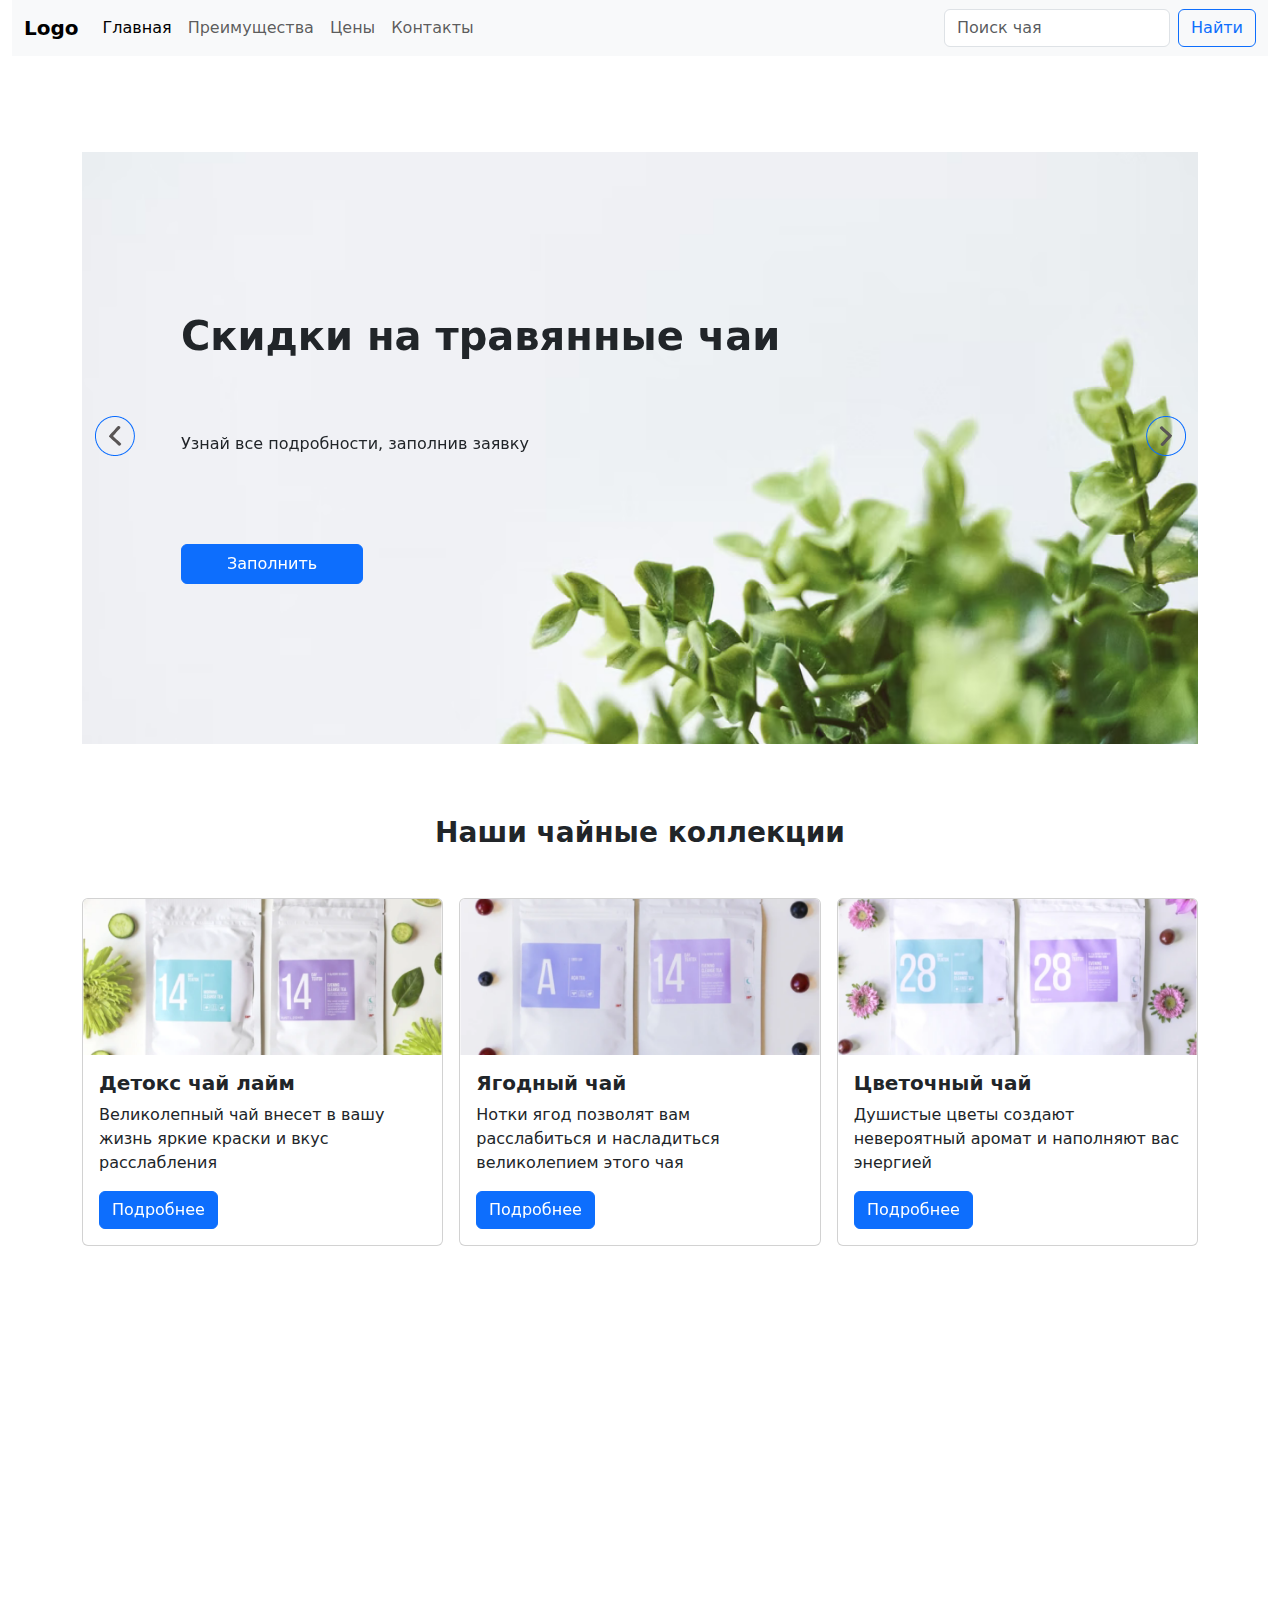
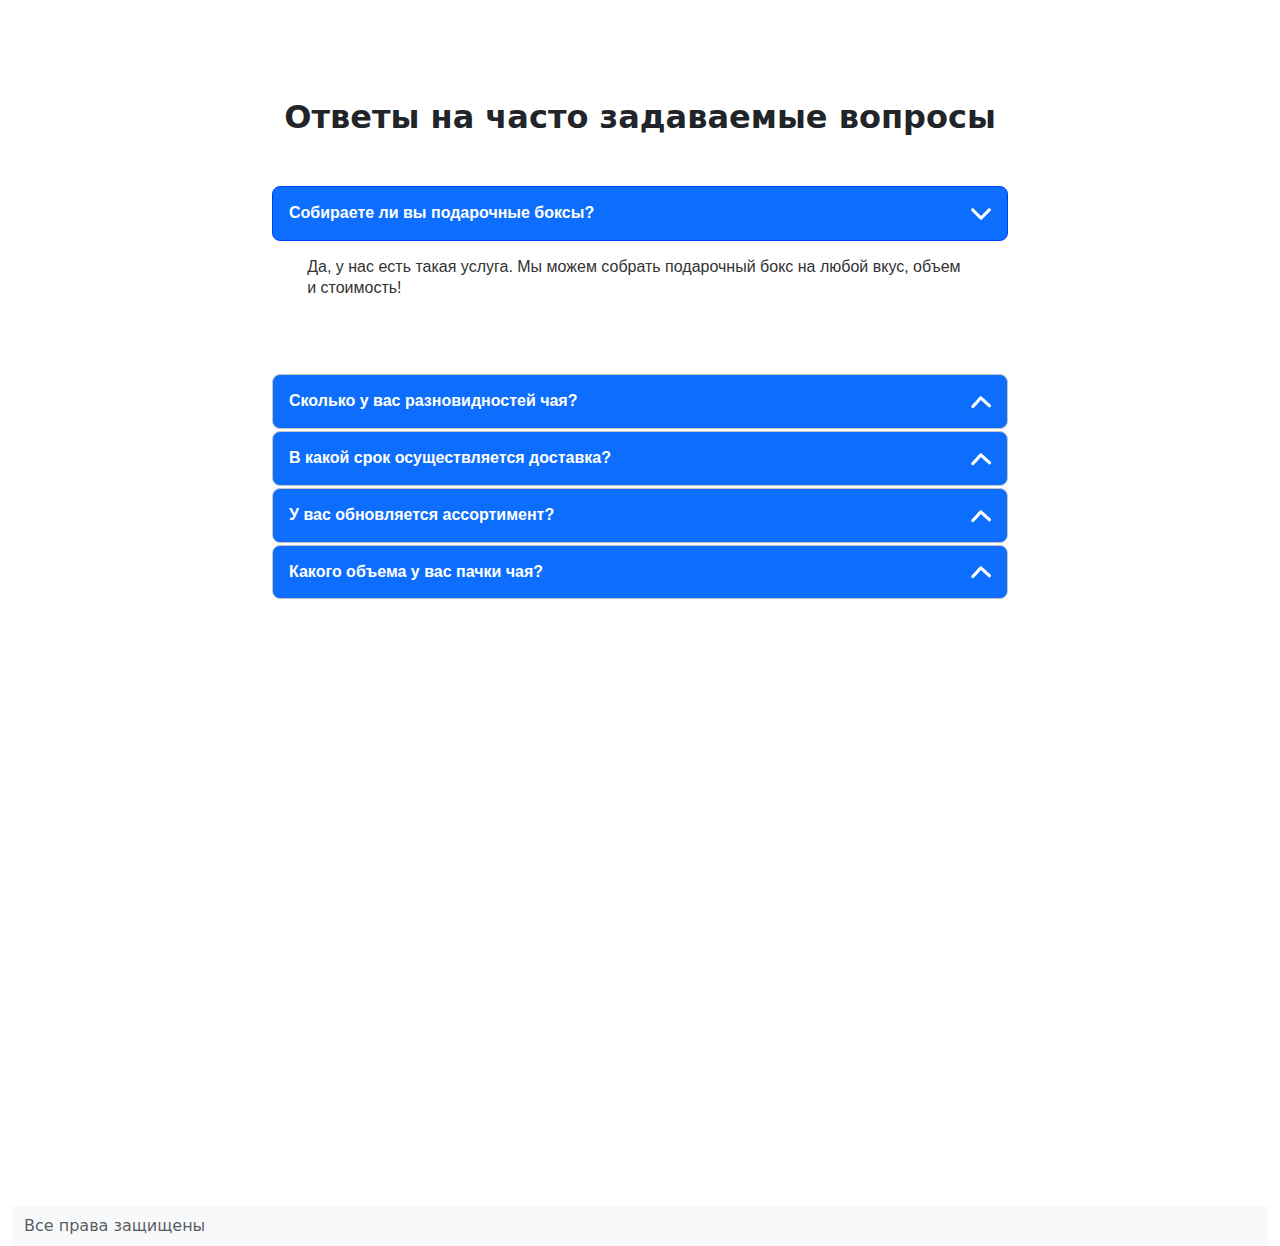
==== commit dc901c0f: "bootstrap accordion add" ====
--- a/index.html
+++ b/index.html
@@ -266,23 +266,25 @@
         <div class="col-1 col-lg-2"></div>
         <div class="col-10 col-lg-8">
             <div id="accordion">
-                <h3 class="select-accord">Собираете ли вы подарочные боксы?
+                <h3 class="select-accord bg-primary d-flex align-content-center justify-content-between p-md-3 rounded-3">
+                    <span class=" fw-bold text-white">Собираете ли вы подарочные боксы?</span>
                     <div class="select-icon">
                         <img src="images/nextDown.png" alt="arrow">
                     </div>
                 </h3>
-                <div>
+                <div class="border-0">
                     <p>
                         Да, у нас есть такая услуга. Мы можем собрать подарочный бокс на любой вкус, объем и
                         стоимость!
                     </p>
                 </div>
-                <h3 class="select-accord">Сколько у вас разновидностей чая?
+                <h3 class="select-accord bg-primary d-flex align-content-center justify-content-between p-md-3 rounded-3">
+                    <span class=" fw-bold text-white">Сколько у вас разновидностей чая?</span>
                     <div class="select-icon">
                         <img src="images/nextUp.png" alt="arrow">
                     </div>
                 </h3>
-                <div>
+                <div class="border-0">
                     <p>
                         У нас более 50 уникальных разновидностей чая! 🌟
                         Каждый из них был тщательно отобран, чтобы предложить вам неповторимый вкус и аромат. Мы
@@ -290,22 +292,24 @@
                         чай и травяные смеси.
                     </p>
                 </div>
-                <h3 class="select-accord">В какой срок осуществляется доставка?
+                <h3 class="select-accord bg-primary d-flex align-content-center justify-content-between p-md-3 rounded-3">
+                    <span class=" fw-bold text-white">В какой срок осуществляется доставка?</span>
                     <div class="select-icon">
                         <img src="images/nextUp.png" alt="arrow">
                     </div>
                 </h3>
-                <div>
+                <div class="border-0">
                     <p>
                         Сроки доставки зависят от региона и способа доставки. В среднем, доставка чая может занимать
                         от 4 дней до 2 недель, в зависимости от удаленности вашего региона от места отправления.
                 </div>
-                <h3 class="select-accord">У вас обновляется ассортимент?
+                <h3 class="select-accord bg-primary d-flex align-content-center justify-content-between p-md-3 rounded-3">
+                    <span class="fw-bold text-white">У вас обновляется ассортимент?</span>
                     <div class="select-icon">
                         <img src="images/nextUp.png" alt="arrow">
                     </div>
                 </h3>
-                <div>
+                <div class="border-0">
                     <p>
                         Да, у нас регулярно обновляется ассортимент! 🌟
                         Мы стремимся предложить нашим клиентам только самые свежие и интересные сорта чая. Каждый
@@ -314,12 +318,13 @@
                     </p>
 
                 </div>
-                <h3 class="select-accord">Какого объема у вас пачки чая?
+                <h3 class="select-accord bg-primary d-flex align-content-center justify-content-between p-md-3 rounded-3">
+                    <span class="fw-bold text-white">Какого объема у вас пачки чая?</span>
                     <div class="select-icon">
                         <img src="images/nextUp.png" alt="arrow">
                     </div>
                 </h3>
-                <div>
+                <div class="border-0">
                     <p>
                         Мы предлагаем чай в пачках различного объема, чтобы удовлетворить потребности каждого
                         покупателя! 🌟
